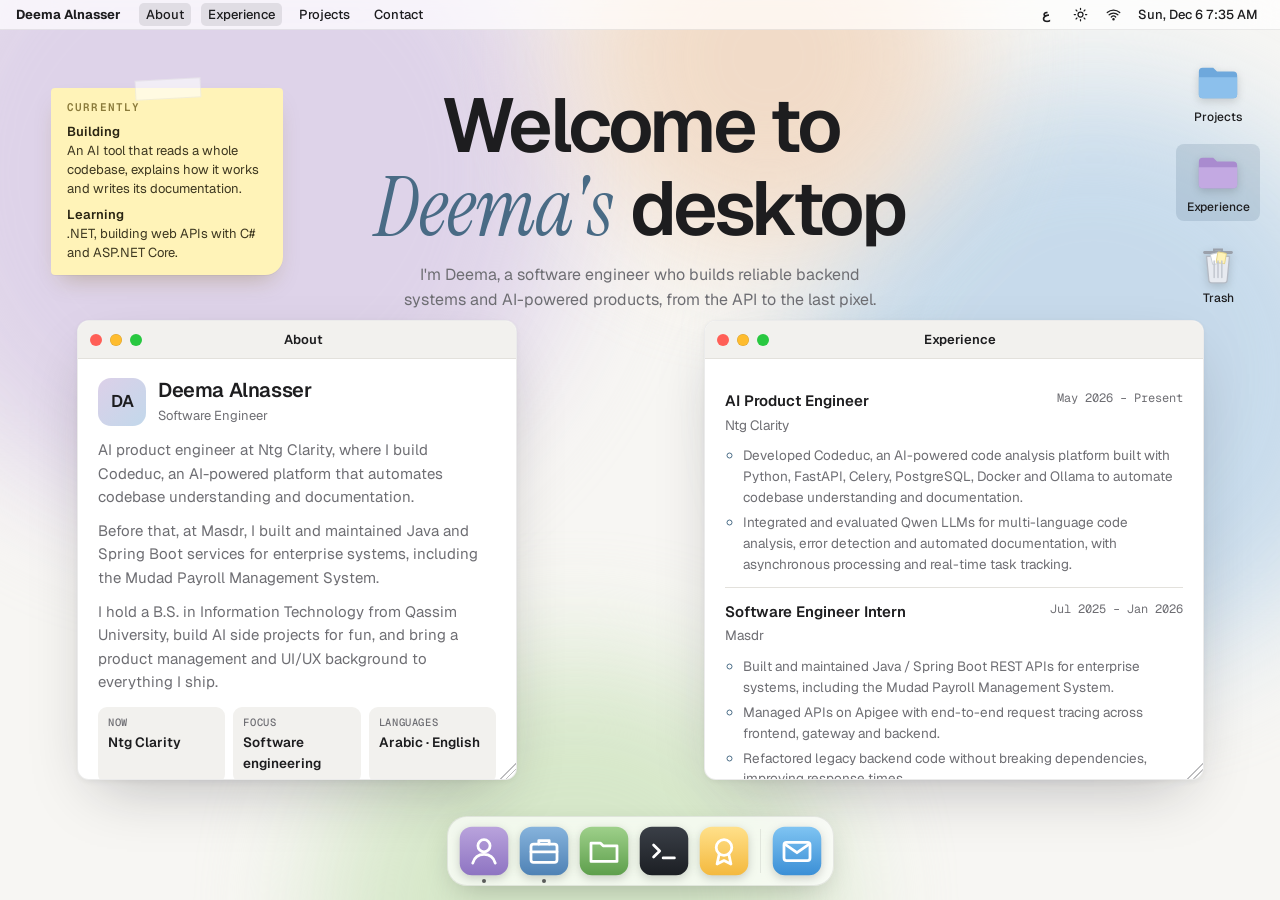
==== index.html @ 92faea7f "Move site files to the repo root so GitHub Pages serves them Co-Authored-By: Claude Opus 5.5 <norepl" ====
<!doctype html>
<html lang="en" dir="ltr" data-theme="light">
<head>
<meta charset="utf-8">
<meta name="viewport" content="width=device-width, initial-scale=1, viewport-fit=cover">
<title>Deema Alnasser · Software Engineer</title>
<meta name="description" content="Deema Alnasser, software engineer. Projects, experience, skills and certificates.">
<meta property="og:title" content="Deema Alnasser · Software Engineer">
<meta property="og:description" content="Software engineer building reliable, well-designed web products.">
<meta property="og:type" content="website">
<link rel="preconnect" href="https://fonts.googleapis.com">
<link rel="preconnect" href="https://fonts.gstatic.com" crossorigin>
<link rel="stylesheet" href="https://fonts.googleapis.com/css2?family=Geist:wght@300;400;500;600;700&family=Geist+Mono:wght@400;500&family=Instrument+Serif:ital@0;1&family=IBM+Plex+Sans+Arabic:wght@400;500;600;700&display=swap">
<link rel="stylesheet" href="assets/css/style.css">
</head>
<body>
<main id="desktop">
  <div class="wallpaper" aria-hidden="true"><i></i><i></i><i></i><i></i></div>

  <nav class="menubar glass gutter" aria-label="Main">
    <ul>
      <li class="brand" data-t="name"></li>
      <li class="hide-sm"><button data-open="about" data-t="about"></button></li>
      <li class="hide-sm"><button data-open="experience" data-t="experience"></button></li>
      <li class="hide-sm"><button data-open="projects" data-t="projects"></button></li>
      <li class="hide-sm"><button data-open="contact" data-t="contact"></button></li>
    </ul>
    <ul class="right">
      <li><button type="button" data-lang-toggle aria-label="Switch language" style="font-weight:600;min-width:28px;justify-content:center"></button></li>
      <li><button type="button" data-theme-toggle aria-label="Switch light or dark"></button></li>
      <li class="hide-sm" aria-hidden="true"><svg viewBox="0 0 24 24" fill="none" stroke="currentColor" stroke-width="2" stroke-linecap="round" style="margin-inline:.3rem"><path d="M2 8.8a15 15 0 0 1 20 0M5 12.5a10 10 0 0 1 14 0M8.5 16a5 5 0 0 1 7 0"/><circle cx="12" cy="19.5" r="1" fill="currentColor"/></svg></li>
      <li class="clock" data-clock>--</li>
    </ul>
  </nav>

  <div class="desk gutter" id="desk">
    <header class="hello">
      <h1 data-h1>Welcome to<br>Deema's desktop</h1>
      <p data-intro></p>
    </header>

    <aside class="note" id="note" aria-label="Currently"></aside>

    <div class="icons">
      <button class="dicon" data-open="projects"><svg viewBox="0 0 48 48"><path d="M4 12a4 4 0 0 1 4-4h11l4 4h17a4 4 0 0 1 4 4v20a4 4 0 0 1-4 4H8a4 4 0 0 1-4-4z" fill="#6EA8DC"/><path d="M4 18h40v18a4 4 0 0 1-4 4H8a4 4 0 0 1-4-4z" fill="#8CC0EC"/></svg><span data-t="projects"></span></button>
      <button class="dicon" data-open="experience"><svg viewBox="0 0 48 48"><path d="M4 12a4 4 0 0 1 4-4h11l4 4h17a4 4 0 0 1 4 4v20a4 4 0 0 1-4 4H8a4 4 0 0 1-4-4z" fill="#A98BCF"/><path d="M4 18h40v18a4 4 0 0 1-4 4H8a4 4 0 0 1-4-4z" fill="#C3A9E2"/></svg><span data-t="experience"></span></button>
      <button class="dicon" data-open="trash"><svg viewBox="0 0 48 48"><path class="tr-lid" d="M10 12h28" stroke="#9aa0aa" stroke-width="3" stroke-linecap="round"/><path d="M20 12V9h8v3" fill="none" stroke="#9aa0aa" stroke-width="2.4"/><path d="M12 16h24l-2.4 25a3 3 0 0 1-3 2.7H17.4a3 3 0 0 1-3-2.7z" fill="#E7EAF0" stroke="#b4bac4" stroke-width="1.4"/><g class="tr-paper"><rect x="17" y="13" width="9" height="11" rx="1" fill="#fff" stroke="#c9ced6" transform="rotate(-14 21 18)"/><rect x="23" y="12" width="9" height="11" rx="1" fill="#FFF3B8" stroke="#e5d58a" transform="rotate(10 27 17)"/></g><path d="M20 21v17M24 21v17M28 21v17" stroke="#c3c8d0" stroke-width="1.6" stroke-linecap="round"/></svg><span data-t="trash"></span></button>
    </div>

    <div id="windows"></div>
  </div>

  <div class="dock-wrap">
    <nav class="dock glass" id="dock" aria-label="Sections"></nav>
  </div>
</main>

<script src="assets/js/content.js"></script>
<script src="assets/js/main.js"></script>
</body>
</html>
---- assets/css/style.css ----
/* Thmanyah — local files (check the Thmanyah license before publishing) */
@font-face{font-family:"Thmanyah Sans";src:url(../fonts/thmanyahsans-Regular.woff2) format("woff2");font-weight:400;font-display:swap}
@font-face{font-family:"Thmanyah Sans";src:url(../fonts/thmanyahsans-Medium.woff2) format("woff2");font-weight:500;font-display:swap}
@font-face{font-family:"Thmanyah Sans";src:url(../fonts/thmanyahsans-Bold.woff2) format("woff2");font-weight:600 700;font-display:swap}
@font-face{font-family:"Thmanyah Serif Display";src:url(../fonts/thmanyahserifdisplay-Bold.woff2) format("woff2");font-weight:700;font-display:swap}
/* Deema Alnasser — portfolio. Mac desktop layout: menu bar, dock, draggable windows.
   English + Arabic (RTL). Colors are tokens on :root; dark theme under [data-theme="dark"]. */
:root{
  --paper:#F7F6F3; --surface:#FFFFFF; --surface-2:#F2F1EE; --ink:#1D1D1F; --muted:#6E6E73; --line:#E3E1DC;
  --accent:#496B85; --accent-ink:#FFFFFF; --accent-soft:#E3EBF2;
  --lav:#DCD0E8; --sage:#D3E6C5; --sky:#C2D8EB; --peach:#F1D9C4;
  --chrome:rgba(255,255,255,.72); --chrome-line:rgba(0,0,0,.08); --shadow:0 24px 60px -20px rgba(20,20,30,.28),0 2px 6px rgba(20,20,30,.06);
  --red:#FF5F57; --yellow:#FEBC2E; --green:#28C840;
  --sans:"Geist",-apple-system,BlinkMacSystemFont,"Segoe UI",sans-serif;
  --serif:"Instrument Serif",Georgia,serif;
  --mono:"Geist Mono",ui-monospace,Menlo,monospace;
  --ease:cubic-bezier(.2,.7,.1,1);
}
:root[lang="ar"]{
  --sans:"Thmanyah Sans","IBM Plex Sans Arabic","Geist",-apple-system,"Segoe UI",Tahoma,sans-serif;
  --serif:"Thmanyah Serif Display","Thmanyah Sans","IBM Plex Sans Arabic",serif;
  --mono:"Thmanyah Sans","IBM Plex Sans Arabic","Geist Mono",ui-monospace,monospace;
}
@media (prefers-color-scheme:dark){:root:not([data-theme="light"]){
  --paper:#141416; --surface:#1E1E21; --surface-2:#252528; --ink:#F2F2F4; --muted:#9A9AA1; --line:#2F2F33;
  --accent:#93B3CC; --accent-ink:#0F161C; --accent-soft:#1F2A33;
  --lav:#3A3047; --sage:#2D3F27; --sky:#263A4D; --peach:#4A3526;
  --chrome:rgba(36,36,40,.72); --chrome-line:rgba(255,255,255,.08); --shadow:0 24px 60px -20px rgba(0,0,0,.7),0 2px 6px rgba(0,0,0,.3); color-scheme:dark}}
:root[data-theme="dark"]{
  --paper:#141416; --surface:#1E1E21; --surface-2:#252528; --ink:#F2F2F4; --muted:#9A9AA1; --line:#2F2F33;
  --accent:#93B3CC; --accent-ink:#0F161C; --accent-soft:#1F2A33;
  --lav:#3A3047; --sage:#2D3F27; --sky:#263A4D; --peach:#4A3526;
  --chrome:rgba(36,36,40,.72); --chrome-line:rgba(255,255,255,.08); --shadow:0 24px 60px -20px rgba(0,0,0,.7),0 2px 6px rgba(0,0,0,.3); color-scheme:dark}

*{box-sizing:border-box}
body{margin:0;background:var(--paper);color:var(--ink);font:400 15px/1.55 var(--sans);-webkit-font-smoothing:antialiased;overflow-x:clip}
:root[lang="ar"] body{font-size:16px;line-height:1.7}
a{color:inherit}
button{font:inherit;color:inherit}
:focus-visible{outline:2px solid var(--accent);outline-offset:2px;border-radius:6px}
.gutter{padding-left:max(16px,env(safe-area-inset-left,0px));padding-right:max(16px,env(safe-area-inset-right,0px))}

/* shared mac bits */
.lights{display:flex;gap:8px}
.lights i{width:12px;height:12px;border-radius:50%;display:block;background:var(--red);box-shadow:inset 0 0 0 .5px rgba(0,0,0,.15)}
.lights i:nth-child(2){background:var(--yellow)}.lights i:nth-child(3){background:var(--green)}
.lights button{appearance:none;border:0;padding:0;width:12px;height:12px;border-radius:50%;background:var(--red);cursor:pointer;display:grid;place-items:center}
.lights button svg{width:7px;height:7px;opacity:0;color:#7a1d17}
.lights:hover button svg{opacity:1}
.glass{background:var(--chrome);backdrop-filter:blur(24px) saturate(1.6);-webkit-backdrop-filter:blur(24px) saturate(1.6)}
.chip{display:inline-block;font:500 12px/1.2 var(--sans);padding:.4rem .6rem;border-radius:6px;background:var(--accent-soft);color:var(--ink)}
:root[lang="ar"] .chip{font-size:13px}
.tagdot{width:9px;height:9px;border-radius:50%;display:inline-block;flex:none}
.t-eng{background:#6E9BC4}.t-design{background:#B48FD0}.t-people{background:#7DB36A}
.kbd{direction:ltr;unicode-bidi:isolate;font:500 11px/1 "Geist Mono",ui-monospace,monospace;border:1px solid var(--line);border-bottom-width:2px;border-radius:5px;padding:.25rem .4rem;color:var(--muted);background:var(--surface)}

/* opening animation (shared) */
.hello h1{font:600 clamp(40px,6vw,76px)/1.05 var(--sans);letter-spacing:-.045em;margin:0;text-wrap:balance}
:root[lang="ar"] .hello h1{letter-spacing:0;line-height:1.25;font-weight:700}
.hello h1 .w{display:inline-block;animation:rise 1s var(--ease) both}
.hello h1 .w:nth-child(2){animation-delay:.07s}.hello h1 .w:nth-child(3){animation-delay:.14s}
.hello h1 em{font:italic 400 1.08em/1 var(--serif);letter-spacing:-.01em;color:var(--accent);padding-inline-end:.05em}
:root[lang="ar"] .hello h1 em{font-style:normal;font-weight:700;font-size:1em;letter-spacing:0}
.hello p{animation:fade 1s .3s var(--ease) both}
@keyframes rise{from{transform:translateY(30%);opacity:.0001;filter:blur(6px)}to{transform:none;opacity:1;filter:none}}
@keyframes fade{from{opacity:.0001;transform:translateY(8px)}to{opacity:1;transform:none}}
@keyframes pop{from{opacity:.0001;transform:scale(.94) translateY(12px)}to{opacity:1;transform:none}}
@keyframes shut{to{opacity:0;transform:scale(.92) translateY(14px)}}
.wallpaper{position:absolute;inset:0;overflow:hidden;z-index:0;background:var(--paper)}
.wallpaper i{position:absolute;border-radius:50%;filter:blur(60px);opacity:.9}
.wallpaper i:nth-child(1){width:55%;aspect-ratio:1;background:var(--lav);left:-10%;top:-20%;animation:drift 20s ease-in-out infinite alternate}
.wallpaper i:nth-child(2){width:45%;aspect-ratio:1;background:var(--sky);right:-8%;top:10%;animation:drift 24s ease-in-out infinite alternate-reverse}
.wallpaper i:nth-child(3){width:40%;aspect-ratio:1;background:var(--sage);left:25%;bottom:-30%;animation:drift 18s ease-in-out infinite alternate}
.wallpaper i:nth-child(4){width:30%;aspect-ratio:1;background:var(--peach);left:45%;top:-15%;animation:drift 26s ease-in-out infinite alternate-reverse}
@keyframes drift{to{transform:translate(8%,6%) scale(1.12)}}
.role-line{display:inline-flex;align-items:center;gap:.5rem;font:500 13px/1 var(--mono);color:var(--muted)}
:root[lang="ar"] .role-line{font-size:15px}
.role-line .dot{width:7px;height:7px;border-radius:50%;background:var(--green);box-shadow:0 0 0 3px color-mix(in srgb,var(--green) 25%,transparent)}
.caret{display:inline-block;width:1px;height:1em;background:currentColor;vertical-align:-.12em;margin-inline-start:1px;animation:blink 1s steps(1) infinite}
@keyframes blink{50%{opacity:0}}

/* ============ A. DESKTOP ============ */
#desktop{position:relative;min-height:max(780px,100svh);overflow:hidden}
.menubar{position:relative;z-index:30;height:30px;display:flex;align-items:center;justify-content:space-between;font:500 13px/1 var(--sans);border-bottom:1px solid var(--chrome-line)}
.menubar ul{display:flex;gap:.6rem;list-style:none;margin:0;padding:0;align-items:center}
.menubar .brand{font-weight:700;margin-inline-end:.5rem}
.menubar button{appearance:none;background:none;border:0;padding:.3rem .45rem;border-radius:5px;cursor:pointer;font-weight:500;display:flex;align-items:center}
.menubar button:hover,.menubar button.on{background:color-mix(in srgb,var(--ink) 10%,transparent)}
.menubar .right{gap:.35rem;font-variant-numeric:tabular-nums}
.menubar svg{width:15px;height:15px;display:block}
.menubar .clock{padding-inline:.4rem;white-space:nowrap}
@media(max-width:640px){.menubar .hide-sm{display:none}}
.desk{position:relative;z-index:1;height:calc(max(780px,100svh) - 30px);padding-block:56px 130px}
.desk .hello{text-align:center;position:relative;z-index:1}
.desk .hello p{color:var(--muted);max-width:44ch;margin:.9rem auto 0;font-size:16px}
.icons{position:absolute;inset-inline-end:max(20px,env(safe-area-inset-right,0px));top:24px;display:flex;flex-direction:column;gap:14px;z-index:2}
.dicon{appearance:none;background:none;border:0;cursor:pointer;display:flex;flex-direction:column;align-items:center;gap:4px;width:84px;padding:6px;border-radius:8px;font:500 12px/1.2 var(--sans)}
.dicon:hover,.dicon:focus-visible,.dicon.on{background:color-mix(in srgb,var(--accent) 18%,transparent)}
.dicon svg{width:46px;height:46px;filter:drop-shadow(0 3px 4px rgba(0,0,0,.15))}
@media(max-width:860px){.icons{display:none}}
.win{position:absolute;z-index:10;width:min(460px,calc(100% - 32px));border-radius:12px;background:var(--surface);box-shadow:var(--shadow);border:1px solid var(--chrome-line);overflow:hidden;animation:pop .45s var(--ease) both}
.win[hidden]{display:none!important}
.win.closing{animation:shut .22s ease-in both;pointer-events:none}
.win .bar{height:38px;display:flex;align-items:center;gap:12px;padding:0 12px;border-bottom:1px solid var(--line);cursor:grab;user-select:none;touch-action:none;background:var(--surface-2)}
.win .bar:active{cursor:grabbing}
.win .bar b{flex:1;text-align:center;font:600 13px/1 var(--sans);margin-inline-end:52px}
.win .body{padding:18px 20px;max-height:340px;overflow:auto}
.win h3{font:600 20px/1.3 var(--sans);letter-spacing:-.02em;margin:0 0 .4rem}
:root[lang="ar"] .win h3{letter-spacing:0}
.win p{margin:0 0 .7rem;color:var(--muted)}
.win.front{z-index:20}
.list{list-style:none;margin:0;padding:0}
.list li{display:grid;grid-template-columns:minmax(0,1fr) auto;gap:.15rem 1rem;padding:.75rem 0;border-bottom:1px solid var(--line)}
.list li:last-child{border-bottom:0}
.list b{font-weight:600}
.list .sub{color:var(--muted);font-size:13.5px;grid-column:1}
.list .date{font:400 12px/1.5 var(--mono);color:var(--muted);white-space:nowrap;grid-row:1;grid-column:2}
.list a{text-decoration:none}.list a:hover b{color:var(--accent)}
.skillgrid{display:grid;gap:14px}
.skillgrid h4{margin:0 0 .45rem;font:500 11px/1 var(--mono);letter-spacing:.08em;text-transform:uppercase;color:var(--muted);display:flex;align-items:center;gap:.4rem}
:root[lang="ar"] .skillgrid h4{font-size:13px;letter-spacing:0}
.skillgrid div div{display:flex;flex-wrap:wrap;gap:6px}
.contact-row{display:flex;flex-wrap:wrap;gap:8px;margin-top:.4rem}
.mbtn{display:inline-flex;align-items:center;gap:.45rem;text-decoration:none;font:500 13px/1 var(--sans);padding:.6rem .85rem;border-radius:8px;border:1px solid var(--line);background:var(--surface);cursor:pointer;transition:border-color .2s,transform .2s var(--ease)}
.mbtn:hover{border-color:var(--ink);transform:translateY(-1px)}
.mbtn.primary{background:var(--accent);color:var(--accent-ink);border-color:var(--accent)}
.mbtn svg{width:14px;height:14px}
.email{color:var(--ink);font:500 15px/1.4 "Geist Mono",ui-monospace,monospace;user-select:all;direction:ltr;unicode-bidi:isolate}
/* dock: room above for magnified icons and labels, nothing clipped */
.dock-wrap{position:absolute;left:0;right:0;bottom:14px;z-index:25;display:flex;justify-content:center;padding-inline:12px;pointer-events:none}
.dock{pointer-events:auto;display:flex;align-items:flex-end;gap:8px;padding:8px 10px;border-radius:20px;border:1px solid var(--chrome-line);box-shadow:0 10px 30px -10px rgba(0,0,0,.25);overflow:visible;position:relative}
.dock button{appearance:none;border:0;background:none;padding:0;cursor:pointer;position:relative;width:52px;height:52px;flex:none;transform-origin:50% 100%;transition:transform .16s ease-out,margin .16s ease-out}
.dock button:hover{z-index:2}
.dock button svg{width:100%;height:100%;display:block;filter:drop-shadow(0 3px 5px rgba(0,0,0,.18))}
.dock button::after{content:"";position:absolute;left:50%;bottom:-6px;width:4px;height:4px;border-radius:50%;background:var(--ink);opacity:0;transform:translateX(-50%)}
.dock button.open::after{opacity:.7}
.dock .tip{position:absolute;bottom:calc(100% + 10px);left:50%;transform:translateX(-50%);background:var(--surface);border:1px solid var(--line);box-shadow:0 4px 12px rgba(0,0,0,.12);
  font:500 12px/1 var(--sans);padding:.45rem .65rem;border-radius:7px;white-space:nowrap;opacity:0;pointer-events:none;transition:opacity .15s}
.dock button:hover .tip,.dock button:focus-visible .tip{opacity:1}
.dock .sep{width:1px;align-self:stretch;margin:4px 2px;background:var(--chrome-line)}
@media(max-width:700px){
  #desktop{min-height:0}
  .desk{height:auto;padding-block:40px 120px;display:flex;flex-direction:column;gap:16px}
  .win{position:relative!important;left:auto!important;top:auto!important;width:100%;margin-top:0}
  .win .bar{cursor:default}
  .dock-wrap{position:fixed;bottom:max(12px,env(safe-area-inset-bottom,0px))}
  .dock{max-width:100%;overflow-x:auto;scrollbar-width:none;gap:6px}
  .dock button{width:44px;height:44px}
  .dock .tip{display:none}
}

.ph{color:var(--muted);font-style:italic}
:root[lang="ar"] .ph{font-style:normal;opacity:.85}
@media (prefers-reduced-motion:reduce){*,*::before,*::after{animation:none!important;transition:none!important}}

/* ---- window content (CV) ---- */
.win .body{max-height:min(420px,60svh)}
.who{display:flex;align-items:center;gap:12px;margin-bottom:12px}
.who .avatar{width:48px;height:48px;border-radius:13px;display:grid;place-items:center;font:600 17px/1 var(--sans);background:linear-gradient(135deg,var(--lav),var(--sky));flex:none}
.who h3{margin:0}
.sub2{color:var(--muted);font-size:13px}
.facts2{display:grid;grid-template-columns:repeat(3,minmax(0,1fr));gap:8px;margin:14px 0 0}
.facts2 div{background:var(--surface-2);border-radius:9px;padding:9px 10px;min-width:0}
.facts2 dt{font:500 10.5px/1.2 var(--mono);color:var(--muted);text-transform:uppercase;letter-spacing:.06em}
:root[lang="ar"] .facts2 dt{font-size:12px;letter-spacing:0}
.facts2 dd{margin:3px 0 0;font-weight:600;font-size:13.5px}
.pts{grid-column:1/-1;margin:.45rem 0 0;padding-inline-start:1.1rem;color:var(--muted);font-size:13.5px;display:grid;gap:.25rem}
.pts li{padding:0;border:0;display:list-item}
.pts li::marker{color:var(--accent)}
.sec-h{margin:18px 0 2px;font:500 11px/1 var(--mono);letter-spacing:.08em;text-transform:uppercase;color:var(--muted)}
:root[lang="ar"] .sec-h{font-size:13px;letter-spacing:0}
.projects{display:grid;grid-template-columns:repeat(2,minmax(0,1fr));gap:10px}
@media(max-width:560px){.projects{grid-template-columns:1fr}.facts2{grid-template-columns:1fr}}
.proj{border-radius:12px;padding:13px 14px;display:flex;flex-direction:column;gap:4px;min-width:0;transition:transform .3s var(--ease)}
.proj:hover{transform:translateY(-2px)}
.p-lav{background:color-mix(in srgb,var(--lav) 55%,var(--surface))}.p-sky{background:color-mix(in srgb,var(--sky) 55%,var(--surface))}
.p-sage{background:color-mix(in srgb,var(--sage) 55%,var(--surface))}.p-peach{background:color-mix(in srgb,var(--peach) 55%,var(--surface))}
.proj-top{display:flex;justify-content:space-between;gap:8px;align-items:baseline}
.proj-top b{font-size:15px}
.proj .date{font:400 11.5px/1.4 var(--mono);color:var(--muted);white-space:nowrap}
.proj .sub{color:var(--muted);font-size:12.5px}
.proj p{margin:4px 0 6px;color:var(--ink);font-size:13px;opacity:.85}
.tags{display:flex;flex-wrap:wrap;gap:5px;margin-top:auto}
.tags .chip{background:color-mix(in srgb,var(--surface) 70%,transparent);font-size:11.5px;padding:.3rem .5rem}
.hl{display:flex;gap:10px;align-items:flex-start;margin-top:12px;padding:10px 12px;border-radius:10px;border:1px dashed var(--line)}
.hl span{color:var(--yellow);font-size:16px;line-height:1.3}
.hl p{margin:0;font-size:13px;color:var(--muted)}
.hl b{color:var(--ink)}

/* ---- resizable windows ---- */
.win{display:flex;flex-direction:column;max-width:min(900px,calc(100% - 32px))}
.win .bar{flex:none}
.win .body{flex:1 1 auto;min-height:0}
.win.sized .body{max-height:none}
.win.animating{transition:left .3s var(--ease),top .3s var(--ease),width .3s var(--ease),height .3s var(--ease)}
.lights .l-zoom{background:var(--green)}
.lights .l-zoom svg{color:#0b5a17}
.grip{position:absolute;inset-inline-end:0;bottom:0;width:18px;height:18px;cursor:nwse-resize;touch-action:none;
  background:linear-gradient(135deg,transparent 0 55%,var(--muted) 55% 60%,transparent 60% 70%,var(--muted) 70% 75%,transparent 75%);opacity:.45;transition:opacity .2s}
:root[dir="rtl"] .grip{cursor:nesw-resize;transform:scaleX(-1)}
.win:hover .grip{opacity:.8}
@media(max-width:700px){.grip{display:none}.win{max-width:100%}}

/* ---------- sticky note ---------- */
.note{position:absolute;z-index:3;inset-inline-start:max(32px,4vw);top:58px;width:232px;padding:14px 16px 12px;background:#FFF3B8;color:#3d3720;border-radius:4px 4px 18px 4px;box-shadow:0 1px 0 rgba(0,0,0,.04),0 12px 24px -10px rgba(120,95,20,.35);transform:rotate(-2.2deg);cursor:grab;user-select:none;touch-action:none;font-size:13px;line-height:1.45;animation:pop .6s .35s var(--ease) both;transition:transform .2s var(--ease),box-shadow .2s}
:root[lang="ar"] .note{transform:rotate(2.2deg);border-radius:4px 4px 4px 18px;font-size:14.5px}
.note::before{content:"";position:absolute;top:-9px;left:50%;width:64px;height:18px;margin-left:-32px;background:rgba(255,255,255,.6);border:1px solid rgba(0,0,0,.05);transform:rotate(-3deg)}
.note:hover{transform:rotate(0) translateY(-2px)}
.note.lift{cursor:grabbing;transform:rotate(0) scale(1.03);box-shadow:0 22px 40px -14px rgba(120,95,20,.45)}
.note .n-h{display:block;font:600 11px/1 var(--mono);letter-spacing:.1em;text-transform:uppercase;color:#8a7a3a;margin-bottom:10px}
:root[lang="ar"] .note .n-h{font:700 13px/1 var(--sans);letter-spacing:0}
.note p{margin:0 0 8px}.note p:last-child{margin:0}
.note p span{display:block;font-weight:600;color:#2a2513}
:root[data-theme="dark"] .note{background:#E9DB97}
@media(max-width:1100px){.note{position:relative;inset:auto;margin:22px auto 0;width:min(340px,100%);transform:rotate(-1deg);cursor:default;touch-action:auto}:root[lang="ar"] .note{transform:rotate(1deg)}.note:hover{transform:rotate(-1deg)}}

/* ---------- interactive terminal ---------- */
#win-skills .body{background:#1d2026;color:#d9dde4;font:13px/1.6 var(--mono);padding:14px 16px}
#win-skills .bar{background:#2a2e35;border-color:#15171b}
#win-skills .bar b{color:#c9ced6}
.t-row{white-space:pre-wrap;word-break:break-word;margin-bottom:6px;text-align:start}
:root[lang="ar"] .t-row:not(.t-cmd){font-family:var(--sans);font-size:14px}
.t-ps{color:#9ED08A}
.t-cmd{color:#fff;margin-top:8px}
.t-k{color:#B9A3DC;font-family:var(--mono);font-weight:500}
.t-dir{color:#7FC4F2}
.t-dim{color:#8b929d}.t-err{color:#F2A0A0}.t-ok{color:#9ED08A}
.t-row b{color:#FFE08A;font-weight:600}
.t-line{display:flex;gap:8px;align-items:center;cursor:text;margin-top:8px}
.t-in{flex:1;min-width:0;background:none;border:0;outline:0;color:#fff;font:inherit;caret-color:#9ED08A;padding:0}

/* ---------- trash ---------- */
.tr-list{list-style:none;margin:0;padding:0}
.tr-list li{display:flex;justify-content:space-between;gap:1rem;align-items:baseline;padding:.6rem 0;border-bottom:1px solid var(--line)}
.tr-list li:last-child{border-bottom:0}
.tr-f{font:500 12.5px/1.4 var(--mono);color:var(--ink);text-decoration:line-through;text-decoration-color:color-mix(in srgb,var(--muted) 60%,transparent)}
.tr-n{color:var(--muted);font-size:13px;text-align:end}
.tr-list li.gone{animation:trashOut .38s var(--ease) both}
@keyframes trashOut{to{opacity:0;transform:translateY(14px) scale(.9);filter:blur(2px)}}
.tr-foot{display:flex;justify-content:space-between;align-items:center;margin-top:14px;padding-top:12px;border-top:1px solid var(--line)}
.tr-c{font:400 12px/1 var(--mono);color:var(--muted)}
.tr-done{text-align:center;padding:28px 0 18px;margin:0!important}
.dicon.empty .tr-paper{display:none}
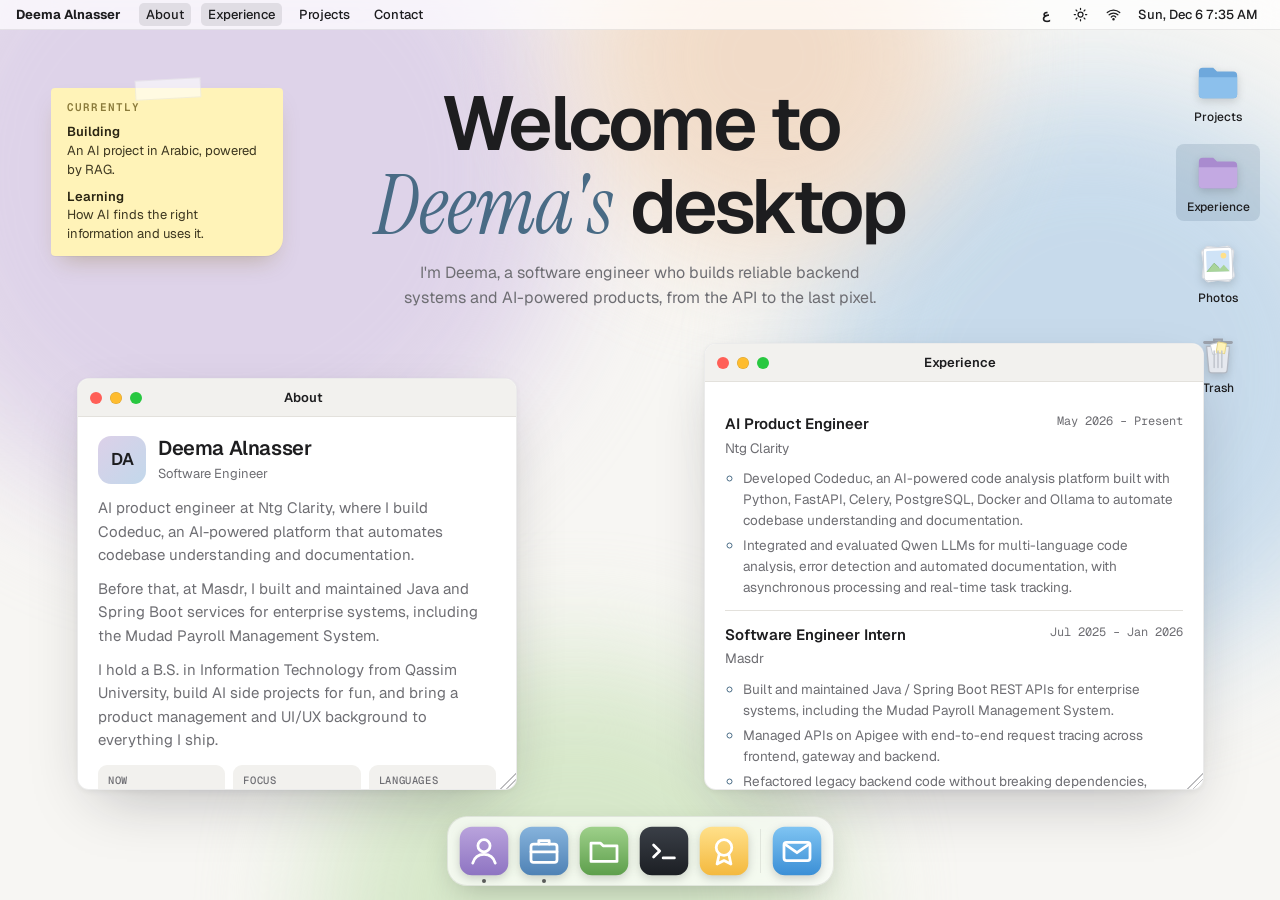
==== commit 0093f800: "Add Photos app with project screenshots Co-Authored-By: Claude Opus 5.5 <noreply@anthropic.com> Clau" ====
--- a/index.html
+++ b/index.html
@@ -44,6 +44,7 @@
     <div class="icons">
       <button class="dicon" data-open="projects"><svg viewBox="0 0 48 48"><path d="M4 12a4 4 0 0 1 4-4h11l4 4h17a4 4 0 0 1 4 4v20a4 4 0 0 1-4 4H8a4 4 0 0 1-4-4z" fill="#6EA8DC"/><path d="M4 18h40v18a4 4 0 0 1-4 4H8a4 4 0 0 1-4-4z" fill="#8CC0EC"/></svg><span data-t="projects"></span></button>
       <button class="dicon" data-open="experience"><svg viewBox="0 0 48 48"><path d="M4 12a4 4 0 0 1 4-4h11l4 4h17a4 4 0 0 1 4 4v20a4 4 0 0 1-4 4H8a4 4 0 0 1-4-4z" fill="#A98BCF"/><path d="M4 18h40v18a4 4 0 0 1-4 4H8a4 4 0 0 1-4-4z" fill="#C3A9E2"/></svg><span data-t="experience"></span></button>
+      <button class="dicon" data-open="photos"><svg viewBox="0 0 48 48"><rect x="9" y="7" width="30" height="34" rx="3" fill="#fff" stroke="#d6d9df" transform="rotate(-9 24 24)"/><rect x="9" y="7" width="30" height="34" rx="3" fill="#fff" stroke="#d6d9df" transform="rotate(6 24 24)"/><g transform="rotate(-2 24 24)"><rect x="9" y="7" width="30" height="34" rx="3" fill="#fff" stroke="#ccd0d7"/><rect x="12" y="10" width="24" height="22" rx="1.5" fill="#CFE3F7"/><circle cx="30" cy="15.5" r="3" fill="#FFE08A"/><path d="M12 32l8-9 6 6 4-4 6 7z" fill="#A9D49A"/><path d="M12 32l8-9 5 5" fill="none" stroke="#86B97A" stroke-width=".8"/></g></svg><span data-t="photos"></span></button>
       <button class="dicon" data-open="trash"><svg viewBox="0 0 48 48"><path class="tr-lid" d="M10 12h28" stroke="#9aa0aa" stroke-width="3" stroke-linecap="round"/><path d="M20 12V9h8v3" fill="none" stroke="#9aa0aa" stroke-width="2.4"/><path d="M12 16h24l-2.4 25a3 3 0 0 1-3 2.7H17.4a3 3 0 0 1-3-2.7z" fill="#E7EAF0" stroke="#b4bac4" stroke-width="1.4"/><g class="tr-paper"><rect x="17" y="13" width="9" height="11" rx="1" fill="#fff" stroke="#c9ced6" transform="rotate(-14 21 18)"/><rect x="23" y="12" width="9" height="11" rx="1" fill="#FFF3B8" stroke="#e5d58a" transform="rotate(10 27 17)"/></g><path d="M20 21v17M24 21v17M28 21v17" stroke="#c3c8d0" stroke-width="1.6" stroke-linecap="round"/></svg><span data-t="trash"></span></button>
     </div>
 
--- a/assets/css/style.css
+++ b/assets/css/style.css
@@ -55,7 +55,7 @@
 .kbd{direction:ltr;unicode-bidi:isolate;font:500 11px/1 "Geist Mono",ui-monospace,monospace;border:1px solid var(--line);border-bottom-width:2px;border-radius:5px;padding:.25rem .4rem;color:var(--muted);background:var(--surface)}
 
 /* opening animation (shared) */
-.hello h1{font:600 clamp(40px,6vw,76px)/1.05 var(--sans);letter-spacing:-.045em;margin:0;text-wrap:balance}
+.hello h1{font:600 clamp(36px,min(6vw,8.5svh),76px)/1.05 var(--sans);letter-spacing:-.045em;margin:0;text-wrap:balance}
 :root[lang="ar"] .hello h1{letter-spacing:0;line-height:1.25;font-weight:700}
 .hello h1 .w{display:inline-block;animation:rise 1s var(--ease) both}
 .hello h1 .w:nth-child(2){animation-delay:.07s}.hello h1 .w:nth-child(3){animation-delay:.14s}
@@ -80,7 +80,7 @@
 @keyframes blink{50%{opacity:0}}
 
 /* ============ A. DESKTOP ============ */
-#desktop{position:relative;min-height:max(780px,100svh);overflow:hidden}
+#desktop{position:relative;min-height:max(560px,100svh);overflow:hidden}
 .menubar{position:relative;z-index:30;height:30px;display:flex;align-items:center;justify-content:space-between;font:500 13px/1 var(--sans);border-bottom:1px solid var(--chrome-line)}
 .menubar ul{display:flex;gap:.6rem;list-style:none;margin:0;padding:0;align-items:center}
 .menubar .brand{font-weight:700;margin-inline-end:.5rem}
@@ -90,7 +90,7 @@
 .menubar svg{width:15px;height:15px;display:block}
 .menubar .clock{padding-inline:.4rem;white-space:nowrap}
 @media(max-width:640px){.menubar .hide-sm{display:none}}
-.desk{position:relative;z-index:1;height:calc(max(780px,100svh) - 30px);padding-block:56px 130px}
+.desk{position:relative;z-index:1;height:calc(max(560px,100svh) - 30px);padding-block:clamp(20px,6svh,56px) 130px}
 .desk .hello{text-align:center;position:relative;z-index:1}
 .desk .hello p{color:var(--muted);max-width:44ch;margin:.9rem auto 0;font-size:16px}
 .icons{position:absolute;inset-inline-end:max(20px,env(safe-area-inset-right,0px));top:24px;display:flex;flex-direction:column;gap:14px;z-index:2}
@@ -241,3 +241,48 @@
 .tr-c{font:400 12px/1 var(--mono);color:var(--muted)}
 .tr-done{text-align:center;padding:28px 0 18px;margin:0!important}
 .dicon.empty .tr-paper{display:none}
+
+.proj-link{display:inline-flex;align-items:center;gap:5px;margin-top:8px;font:500 12px/1 var(--sans);color:var(--ink);text-decoration:none;opacity:.75}
+.proj-link svg{width:13px;height:13px}
+.proj-link:hover{opacity:1;color:var(--accent)}
+
+/* ---------- phones: no terminal, full-width windows that grow with their content ---------- */
+@media(max-width:700px){
+  #dock [data-open="skills"]{display:none}
+  .win{width:100%!important;max-width:100%!important;height:auto!important;max-height:none!important}
+  .win .body{max-height:none!important;overflow:visible}
+  .win .l-zoom{pointer-events:none}
+  .note{width:100%}
+  .desk{padding-bottom:110px}
+}
+
+/* ---------- photos ---------- */
+.ph-tabs{display:flex;flex-wrap:wrap;gap:6px;margin-bottom:14px}
+.ph-tabs button{appearance:none;border:1px solid var(--line);background:var(--surface-2);color:var(--ink);font:500 12.5px/1 var(--sans);padding:.45rem .75rem;border-radius:999px;cursor:pointer}
+:root[lang="ar"] .ph-tabs button{font-size:13.5px}
+.ph-tabs button.on{background:var(--accent);border-color:var(--accent);color:#fff}
+.ph-grid{display:grid;grid-template-columns:repeat(auto-fill,minmax(150px,1fr));gap:10px}
+.ph-item{appearance:none;border:0;padding:0;background:var(--surface-2);border-radius:10px;overflow:hidden;cursor:zoom-in;position:relative;aspect-ratio:16/10;display:block}
+.ph-item[hidden],.ph-item.bad{display:none}
+.ph-item img{width:100%;height:100%;object-fit:cover;object-position:top;display:block;transition:transform .35s var(--ease)}
+.ph-item span{position:absolute;inset-inline:0;bottom:0;padding:18px 9px 7px;font:500 11.5px/1.3 var(--sans);color:#fff;text-align:start;background:linear-gradient(transparent,rgba(0,0,0,.55));opacity:0;transition:opacity .2s}
+.ph-item:hover img,.ph-item:focus-visible img{transform:scale(1.04)}
+.ph-item:hover span,.ph-item:focus-visible span{opacity:1}
+@media(hover:none){.ph-item span{opacity:1}}
+.ph-empty{text-align:center;padding:24px 0}
+.lb{position:fixed;inset:0;z-index:200;background:rgba(20,22,28,.72);backdrop-filter:blur(10px);-webkit-backdrop-filter:blur(10px);display:flex;align-items:center;justify-content:center;padding:56px 64px;animation:lbIn .2s ease both}
+.lb.out{animation:lbOut .18s ease both}
+@keyframes lbIn{from{opacity:0}}@keyframes lbOut{to{opacity:0}}
+.lb figure{margin:0;display:flex;flex-direction:column;align-items:center;gap:12px;max-width:100%;max-height:100%}
+.lb img{max-width:min(1100px,100%);max-height:calc(100svh - 150px);border-radius:10px;box-shadow:0 30px 60px -20px rgba(0,0,0,.6);background:#fff}
+.lb figcaption{color:#eef0f3;font:500 13px/1.4 var(--sans);white-space:pre}
+.lb-x,.lb-nav{position:absolute;appearance:none;border:0;cursor:pointer;color:#fff;background:rgba(255,255,255,.14);border-radius:999px;display:grid;place-items:center;font:300 26px/1 var(--sans)}
+.lb-x{top:14px;inset-inline-end:14px;width:38px;height:38px}
+.lb-nav{top:50%;width:44px;height:44px;margin-top:-22px;font-size:30px}
+.lb-prev{left:12px}.lb-next{right:12px}
+.lb-x:hover,.lb-nav:hover{background:rgba(255,255,255,.26)}
+.lb-nav[hidden]{display:none}
+@media(max-width:700px){.lb{padding:56px 12px}.lb-nav{top:auto;bottom:14px;margin:0}.lb-prev{left:calc(50% - 54px)}.lb-next{right:calc(50% - 54px)}}
+
+/* photos lives on the desktop; on phones (no desktop icons) it moves into the dock */
+@media(min-width:701px){#dock [data-open="photos"]{display:none}}
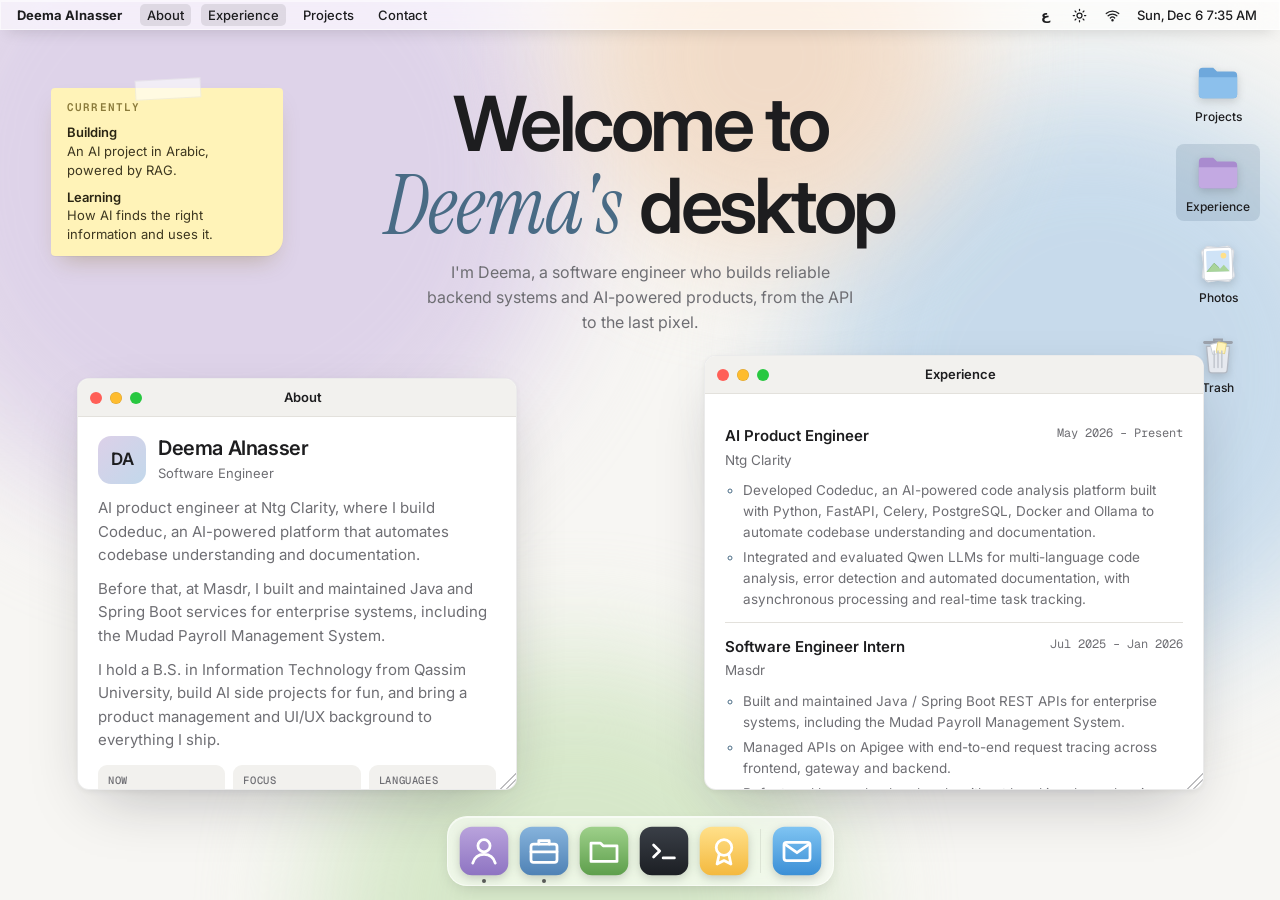
==== commit 861134ab: "Mac-style Photos with Finder icons, SF Pro font, phone card viewer, Tooth Truth tree only, slimmer p" ====
--- a/index.html
+++ b/index.html
@@ -10,7 +10,7 @@
 <meta property="og:type" content="website">
 <link rel="preconnect" href="https://fonts.googleapis.com">
 <link rel="preconnect" href="https://fonts.gstatic.com" crossorigin>
-<link rel="stylesheet" href="https://fonts.googleapis.com/css2?family=Geist:wght@300;400;500;600;700&family=Geist+Mono:wght@400;500&family=Instrument+Serif:ital@0;1&family=IBM+Plex+Sans+Arabic:wght@400;500;600;700&display=swap">
+<link rel="stylesheet" href="https://fonts.googleapis.com/css2?family=Inter:wght@300;400;500;600;700&family=Geist+Mono:wght@400;500&family=Instrument+Serif:ital@0;1&family=IBM+Plex+Sans+Arabic:wght@400;500;600;700&display=swap">
 <link rel="stylesheet" href="assets/css/style.css">
 </head>
 <body>
--- a/assets/css/style.css
+++ b/assets/css/style.css
@@ -11,13 +11,13 @@
   --lav:#DCD0E8; --sage:#D3E6C5; --sky:#C2D8EB; --peach:#F1D9C4;
   --chrome:rgba(255,255,255,.72); --chrome-line:rgba(0,0,0,.08); --shadow:0 24px 60px -20px rgba(20,20,30,.28),0 2px 6px rgba(20,20,30,.06);
   --red:#FF5F57; --yellow:#FEBC2E; --green:#28C840;
-  --sans:"Geist",-apple-system,BlinkMacSystemFont,"Segoe UI",sans-serif;
+  --sans:-apple-system,BlinkMacSystemFont,"SF Pro Text","SF Pro Display","Inter","Segoe UI",system-ui,sans-serif;
   --serif:"Instrument Serif",Georgia,serif;
-  --mono:"Geist Mono",ui-monospace,Menlo,monospace;
+  --mono:ui-monospace,"SF Mono",Menlo,"Geist Mono",monospace;
   --ease:cubic-bezier(.2,.7,.1,1);
 }
 :root[lang="ar"]{
-  --sans:"Thmanyah Sans","IBM Plex Sans Arabic","Geist",-apple-system,"Segoe UI",Tahoma,sans-serif;
+  --sans:"Thmanyah Sans","IBM Plex Sans Arabic",-apple-system,"Inter","Segoe UI",Tahoma,sans-serif;
   --serif:"Thmanyah Serif Display","Thmanyah Sans","IBM Plex Sans Arabic",serif;
   --mono:"Thmanyah Sans","IBM Plex Sans Arabic","Geist Mono",ui-monospace,monospace;
 }
@@ -256,33 +256,92 @@
   .desk{padding-bottom:110px}
 }
 
-/* ---------- photos ---------- */
-.ph-tabs{display:flex;flex-wrap:wrap;gap:6px;margin-bottom:14px}
-.ph-tabs button{appearance:none;border:1px solid var(--line);background:var(--surface-2);color:var(--ink);font:500 12.5px/1 var(--sans);padding:.45rem .75rem;border-radius:999px;cursor:pointer}
-:root[lang="ar"] .ph-tabs button{font-size:13.5px}
-.ph-tabs button.on{background:var(--accent);border-color:var(--accent);color:#fff}
-.ph-grid{display:grid;grid-template-columns:repeat(auto-fill,minmax(150px,1fr));gap:10px}
-.ph-item{appearance:none;border:0;padding:0;background:var(--surface-2);border-radius:10px;overflow:hidden;cursor:zoom-in;position:relative;aspect-ratio:16/10;display:block}
-.ph-item[hidden],.ph-item.bad{display:none}
-.ph-item img{width:100%;height:100%;object-fit:cover;object-position:top;display:block;transition:transform .35s var(--ease)}
-.ph-item span{position:absolute;inset-inline:0;bottom:0;padding:18px 9px 7px;font:500 11.5px/1.3 var(--sans);color:#fff;text-align:start;background:linear-gradient(transparent,rgba(0,0,0,.55));opacity:0;transition:opacity .2s}
-.ph-item:hover img,.ph-item:focus-visible img{transform:scale(1.04)}
-.ph-item:hover span,.ph-item:focus-visible span{opacity:1}
-@media(hover:none){.ph-item span{opacity:1}}
-.ph-empty{text-align:center;padding:24px 0}
-.lb{position:fixed;inset:0;z-index:200;background:rgba(20,22,28,.72);backdrop-filter:blur(10px);-webkit-backdrop-filter:blur(10px);display:flex;align-items:center;justify-content:center;padding:56px 64px;animation:lbIn .2s ease both}
-.lb.out{animation:lbOut .18s ease both}
-@keyframes lbIn{from{opacity:0}}@keyframes lbOut{to{opacity:0}}
-.lb figure{margin:0;display:flex;flex-direction:column;align-items:center;gap:12px;max-width:100%;max-height:100%}
-.lb img{max-width:min(1100px,100%);max-height:calc(100svh - 150px);border-radius:10px;box-shadow:0 30px 60px -20px rgba(0,0,0,.6);background:#fff}
-.lb figcaption{color:#eef0f3;font:500 13px/1.4 var(--sans);white-space:pre}
-.lb-x,.lb-nav{position:absolute;appearance:none;border:0;cursor:pointer;color:#fff;background:rgba(255,255,255,.14);border-radius:999px;display:grid;place-items:center;font:300 26px/1 var(--sans)}
-.lb-x{top:14px;inset-inline-end:14px;width:38px;height:38px}
-.lb-nav{top:50%;width:44px;height:44px;margin-top:-22px;font-size:30px}
-.lb-prev{left:12px}.lb-next{right:12px}
-.lb-x:hover,.lb-nav:hover{background:rgba(255,255,255,.26)}
-.lb-nav[hidden]{display:none}
-@media(max-width:700px){.lb{padding:56px 12px}.lb-nav{top:auto;bottom:14px;margin:0}.lb-prev{left:calc(50% - 54px)}.lb-next{right:calc(50% - 54px)}}
-
 /* photos lives on the desktop; on phones (no desktop icons) it moves into the dock */
 @media(min-width:701px){#dock [data-open="photos"]{display:none}}
+
+/* ---------- photos: macOS Photos look ---------- */
+#win-photos{height:min(580px,calc(100svh - 170px))}
+#win-photos .bar{position:absolute;top:0;inset-inline-start:0;width:188px;background:transparent;border:0;z-index:4}
+#win-photos .bar b{display:none}
+#win-photos .body{padding:0;display:flex;flex-direction:column;max-height:none;overflow:hidden;background:var(--surface)}
+.glass{background:color-mix(in srgb,var(--surface) 62%,transparent);backdrop-filter:blur(22px) saturate(1.8);-webkit-backdrop-filter:blur(22px) saturate(1.8);border:1px solid color-mix(in srgb,#fff 55%,transparent);box-shadow:0 6px 18px -8px rgba(0,0,0,.22),inset 0 1px 0 rgba(255,255,255,.55)}
+:root[data-theme="dark"] .glass{border-color:rgba(255,255,255,.12);box-shadow:0 6px 18px -8px rgba(0,0,0,.6),inset 0 1px 0 rgba(255,255,255,.08)}
+.pm{position:relative;flex:1;min-height:0;display:grid;grid-template-columns:188px minmax(0,1fr)}
+.pm-side{margin:8px;margin-inline-end:0;padding:44px 8px 10px;border-radius:14px;display:flex;flex-direction:column;gap:1px;overflow:auto;
+  background:color-mix(in srgb,var(--surface-2) 70%,var(--accent-soft));border:1px solid var(--line);box-shadow:inset 0 1px 0 rgba(255,255,255,.5)}
+.pm-h{font:600 11px/1 var(--sans);color:var(--muted);padding:12px 8px 6px}
+:root[lang="ar"] .pm-h{font-size:12.5px}
+.pm-src{appearance:none;border:0;background:none;display:flex;align-items:center;gap:8px;padding:6px 8px;border-radius:8px;font:500 13px/1.2 var(--sans);color:var(--ink);cursor:default;text-align:start;width:100%}
+:root[lang="ar"] .pm-src{font-size:14px}
+.pm-src svg{width:17px;height:17px;flex:none;color:#0A84FF}
+.pm-src span{overflow:hidden;text-overflow:ellipsis;white-space:nowrap}
+.pm-src:hover{background:color-mix(in srgb,var(--ink) 5%,transparent)}
+.pm-src.on{background:color-mix(in srgb,var(--ink) 9%,transparent)}
+.pm-main{position:relative;min-width:0;min-height:0;display:flex;flex-direction:column}
+.pm-top{position:absolute;inset:0 0 auto 0;z-index:3;display:flex;align-items:flex-start;justify-content:space-between;gap:12px;padding:12px 16px 26px;
+  background:linear-gradient(var(--surface) 30%,color-mix(in srgb,var(--surface) 70%,transparent) 65%,transparent);pointer-events:none}
+.pm-top>*{pointer-events:auto}
+.pm-title{display:block;font:700 22px/1.15 var(--sans);letter-spacing:-.02em}
+:root[lang="ar"] .pm-title{letter-spacing:0}
+.pm-count{font:500 12px/1.4 var(--sans);color:var(--muted)}
+.pm-zoom,.pm-cap{display:flex;align-items:center;border-radius:999px;height:32px;padding:0 3px}
+.pm-zoom button,.pm-cap button{appearance:none;border:0;background:none;width:30px;height:28px;border-radius:999px;display:grid;place-items:center;color:var(--ink);cursor:pointer}
+.pm-zoom button:hover,.pm-cap button:hover{background:color-mix(in srgb,var(--ink) 8%,transparent)}
+.pm-zoom svg,.pm-cap svg{width:15px;height:15px}
+.pm-zoom i,.pm-cap i{width:1px;height:16px;background:var(--line)}
+:root[dir="rtl"] .pm-cap svg{transform:scaleX(-1)}
+.pm-grid{--icon:120px;flex:1;overflow:auto;display:grid;grid-template-columns:repeat(auto-fill,minmax(calc(var(--icon) + 16px),1fr));gap:14px 6px;padding:86px 14px 16px;align-content:start;overscroll-behavior:contain}
+.pm[data-zoom="0"] .pm-grid{--icon:72px}.pm[data-zoom="1"] .pm-grid{--icon:96px}.pm[data-zoom="2"] .pm-grid{--icon:120px}.pm[data-zoom="3"] .pm-grid{--icon:150px}.pm[data-zoom="4"] .pm-grid{--icon:190px}
+.pm-tile{appearance:none;border:0;padding:0;background:none;cursor:default;display:flex;flex-direction:column;align-items:center;gap:3px;outline:0;color:var(--ink);min-width:0}
+.pm-tile[hidden],.pm-tile.bad{display:none}
+.pm-thumb{width:calc(var(--icon) + 12px);height:calc(var(--icon) * .82 + 12px);display:flex;align-items:center;justify-content:center;border-radius:7px;padding:6px}
+.pm-thumb img{max-width:100%;max-height:100%;object-fit:contain;display:block;background:#fff;border:3px solid #fff;border-radius:2px;box-shadow:0 0 0 .5px rgba(0,0,0,.18),0 2px 5px rgba(0,0,0,.22)}
+.pm-name{max-width:100%;padding:1px 6px;border-radius:4px;font:500 12px/1.3 var(--sans);text-align:center;display:-webkit-box;-webkit-line-clamp:2;-webkit-box-orient:vertical;overflow:hidden;word-break:break-word}
+:root[lang="ar"] .pm-name{font-size:13px}
+.pm-sub{font:400 11px/1.2 var(--sans);color:var(--muted)}
+.pm-tile.sel .pm-thumb{background:color-mix(in srgb,var(--ink) 10%,transparent)}
+.pm-tile.sel .pm-name{background:#0A64D6;color:#fff}
+.pm-tile:focus-visible .pm-thumb{box-shadow:0 0 0 3px color-mix(in srgb,#0A84FF 55%,transparent)}
+.ph-empty{text-align:center;padding:110px 20px 20px;color:var(--muted)}
+.pm-seg{display:none}
+/* in-window viewer (like opening a photo in Photos) */
+.pm-view{position:absolute;inset:0;z-index:5;background:var(--surface);display:flex;flex-direction:column;opacity:0;transform:scale(.985);transition:opacity .2s,transform .25s var(--ease)}
+.pm-view.in{opacity:1;transform:none}
+.pm-vbar{display:flex;align-items:center;justify-content:space-between;gap:10px;padding:10px 14px}
+.pm-vt{flex:1;min-width:0;text-align:center;display:flex;flex-direction:column}
+.pm-vt b{font:600 13.5px/1.3 var(--sans);white-space:nowrap;overflow:hidden;text-overflow:ellipsis}
+.pm-vt span{font:500 11.5px/1.3 var(--sans);color:var(--muted)}
+.pm-stage{flex:1;min-height:0;display:flex;align-items:center;justify-content:center;padding:4px 18px 18px}
+.pm-stage img{max-width:100%;max-height:100%;object-fit:contain;display:block;border-radius:2px}
+/* phones: iPhone Photos */
+@media(max-width:700px){
+  #win-photos{height:auto}
+  #win-photos .bar{position:relative;width:auto;background:var(--surface-2);border-bottom:1px solid var(--line)}
+  #win-photos .bar b{display:block}
+  .pm{display:block}
+  .pm-side,.pm-zoom{display:none}
+  .pm-top{position:static;background:none;padding:14px 14px 10px}
+  .pm-grid{--icon:84px!important;grid-template-columns:repeat(3,1fr);padding:4px 8px 16px;overflow:visible;gap:16px 4px}
+  .pm-view{position:fixed;inset:auto 12px auto 12px;top:50%;z-index:300;max-height:calc(100svh - 64px);border-radius:18px;overflow:hidden;background:var(--surface);
+    box-shadow:0 24px 60px -18px rgba(0,0,0,.45),0 0 0 1px var(--line);transform:translateY(-50%) scale(.96)}
+  .pm-view.in{transform:translateY(-50%)}
+  .pm-view .pm-vbar{padding:10px 10px 6px}
+  .pm-view .pm-vt b{font-size:14px}
+  .pm-stage{flex:none;padding:0 12px}
+  .pm-stage img{max-height:58svh;width:auto;border-radius:10px;box-shadow:0 0 0 1px var(--line)}
+  .pm-dots{display:flex!important;justify-content:center;gap:6px;padding:12px 0 14px}
+  .pm-dots i{width:6px;height:6px;border-radius:50%;background:color-mix(in srgb,var(--ink) 22%,transparent)}
+  .pm-dots i.on{background:var(--ink)}
+  body.pm-lock::after{content:"";position:fixed;inset:0;z-index:299;background:rgba(20,22,28,.42);backdrop-filter:blur(3px);-webkit-backdrop-filter:blur(3px);animation:lbIn .2s ease both}
+  .pm-ib{display:none}
+}
+.pm-ix{display:none}
+@media(max-width:700px){.pm-ix{display:block}}
+body.pm-lock{overflow:hidden}
+.pm-view[hidden],.pm-cap[hidden],.ph-empty[hidden]{display:none!important}
+
+.pm-dots{display:none}
+/* phones: keep the dock to five apps */
+@media(max-width:700px){#dock [data-open="resume"]{display:none}}
+
+@keyframes lbIn{from{opacity:0}}
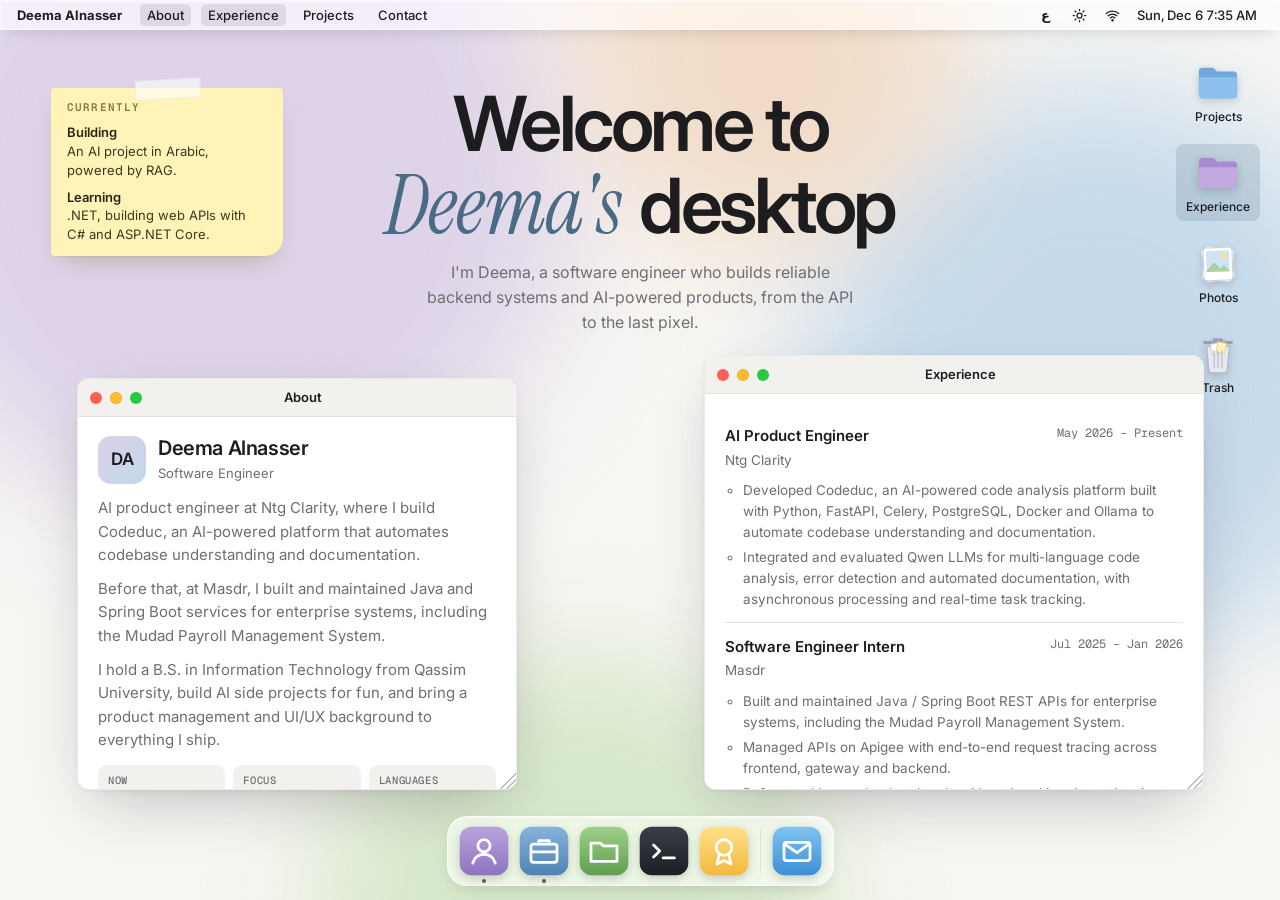
==== commit f695c1ae: "Add Umami analytics Co-Authored-By: Claude Opus 5.5 <noreply@anthropic.com> Claude-Session: https://" ====
--- a/index.html
+++ b/index.html
@@ -4,12 +4,18 @@
 <meta charset="utf-8">
 <meta name="viewport" content="width=device-width, initial-scale=1, viewport-fit=cover">
 <title>Deema Alnasser · Software Engineer</title>
+<link rel="icon" type="image/png" sizes="32x32" href="assets/img/favicon-32.png">
+<link rel="icon" type="image/png" sizes="192x192" href="assets/img/favicon-192.png">
+<link rel="apple-touch-icon" href="assets/img/apple-touch-icon.png">
+<script defer src="https://cloud.umami.is/script.js" data-website-id="d9d3efde-2d02-4168-846e-6823e8592973"></script>
 <meta name="description" content="Deema Alnasser, software engineer. Projects, experience, skills and certificates.">
 <meta property="og:title" content="Deema Alnasser · Software Engineer">
 <meta property="og:description" content="Software engineer building reliable, well-designed web products.">
 <meta property="og:type" content="website">
 <link rel="preconnect" href="https://fonts.googleapis.com">
 <link rel="preconnect" href="https://fonts.gstatic.com" crossorigin>
+<link rel="preconnect" href="https://github.com">
+<link rel="preconnect" href="https://github-production-user-asset-6210df.s3.amazonaws.com">
 <link rel="stylesheet" href="https://fonts.googleapis.com/css2?family=Inter:wght@300;400;500;600;700&family=Geist+Mono:wght@400;500&family=Instrument+Serif:ital@0;1&family=IBM+Plex+Sans+Arabic:wght@400;500;600;700&display=swap">
 <link rel="stylesheet" href="assets/css/style.css">
 </head>
--- a/assets/css/style.css
+++ b/assets/css/style.css
@@ -242,7 +242,7 @@
 .tr-done{text-align:center;padding:28px 0 18px;margin:0!important}
 .dicon.empty .tr-paper{display:none}
 
-.proj-link{display:inline-flex;align-items:center;gap:5px;margin-top:8px;font:500 12px/1 var(--sans);color:var(--ink);text-decoration:none;opacity:.75}
+.proj-link{align-self:flex-end;display:inline-flex;align-items:center;gap:5px;margin-top:8px;font:500 12px/1 var(--sans);color:var(--ink);text-decoration:none;opacity:.75}
 .proj-link svg{width:13px;height:13px}
 .proj-link:hover{opacity:1;color:var(--accent)}
 
@@ -261,13 +261,13 @@
 
 /* ---------- photos: macOS Photos look ---------- */
 #win-photos{height:min(580px,calc(100svh - 170px))}
-#win-photos .bar{position:absolute;top:0;inset-inline-start:0;width:188px;background:transparent;border:0;z-index:4}
+#win-photos .bar{position:absolute;top:0;inset-inline-start:0;width:196px;height:52px;padding:0 22px;background:transparent;border:0;z-index:4}
 #win-photos .bar b{display:none}
 #win-photos .body{padding:0;display:flex;flex-direction:column;max-height:none;overflow:hidden;background:var(--surface)}
 .glass{background:color-mix(in srgb,var(--surface) 62%,transparent);backdrop-filter:blur(22px) saturate(1.8);-webkit-backdrop-filter:blur(22px) saturate(1.8);border:1px solid color-mix(in srgb,#fff 55%,transparent);box-shadow:0 6px 18px -8px rgba(0,0,0,.22),inset 0 1px 0 rgba(255,255,255,.55)}
 :root[data-theme="dark"] .glass{border-color:rgba(255,255,255,.12);box-shadow:0 6px 18px -8px rgba(0,0,0,.6),inset 0 1px 0 rgba(255,255,255,.08)}
 .pm{position:relative;flex:1;min-height:0;display:grid;grid-template-columns:188px minmax(0,1fr)}
-.pm-side{margin:8px;margin-inline-end:0;padding:44px 8px 10px;border-radius:14px;display:flex;flex-direction:column;gap:1px;overflow:auto;
+.pm-side{margin:8px;margin-inline-end:0;padding:50px 8px 10px;border-radius:14px;display:flex;flex-direction:column;gap:1px;overflow:auto;
   background:color-mix(in srgb,var(--surface-2) 70%,var(--accent-soft));border:1px solid var(--line);box-shadow:inset 0 1px 0 rgba(255,255,255,.5)}
 .pm-h{font:600 11px/1 var(--sans);color:var(--muted);padding:12px 8px 6px}
 :root[lang="ar"] .pm-h{font-size:12.5px}
@@ -316,7 +316,7 @@
 /* phones: iPhone Photos */
 @media(max-width:700px){
   #win-photos{height:auto}
-  #win-photos .bar{position:relative;width:auto;background:var(--surface-2);border-bottom:1px solid var(--line)}
+  #win-photos .bar{position:relative;width:auto;height:38px;padding:0 12px;background:var(--surface-2);border-bottom:1px solid var(--line)}
   #win-photos .bar b{display:block}
   .pm{display:block}
   .pm-side,.pm-zoom{display:none}
@@ -345,3 +345,6 @@
 @media(max-width:700px){#dock [data-open="resume"]{display:none}}
 
 @keyframes lbIn{from{opacity:0}}
+
+/* Arabic: email reads LTR but sits on the right */
+:root[dir="rtl"] .email{text-align:right}
